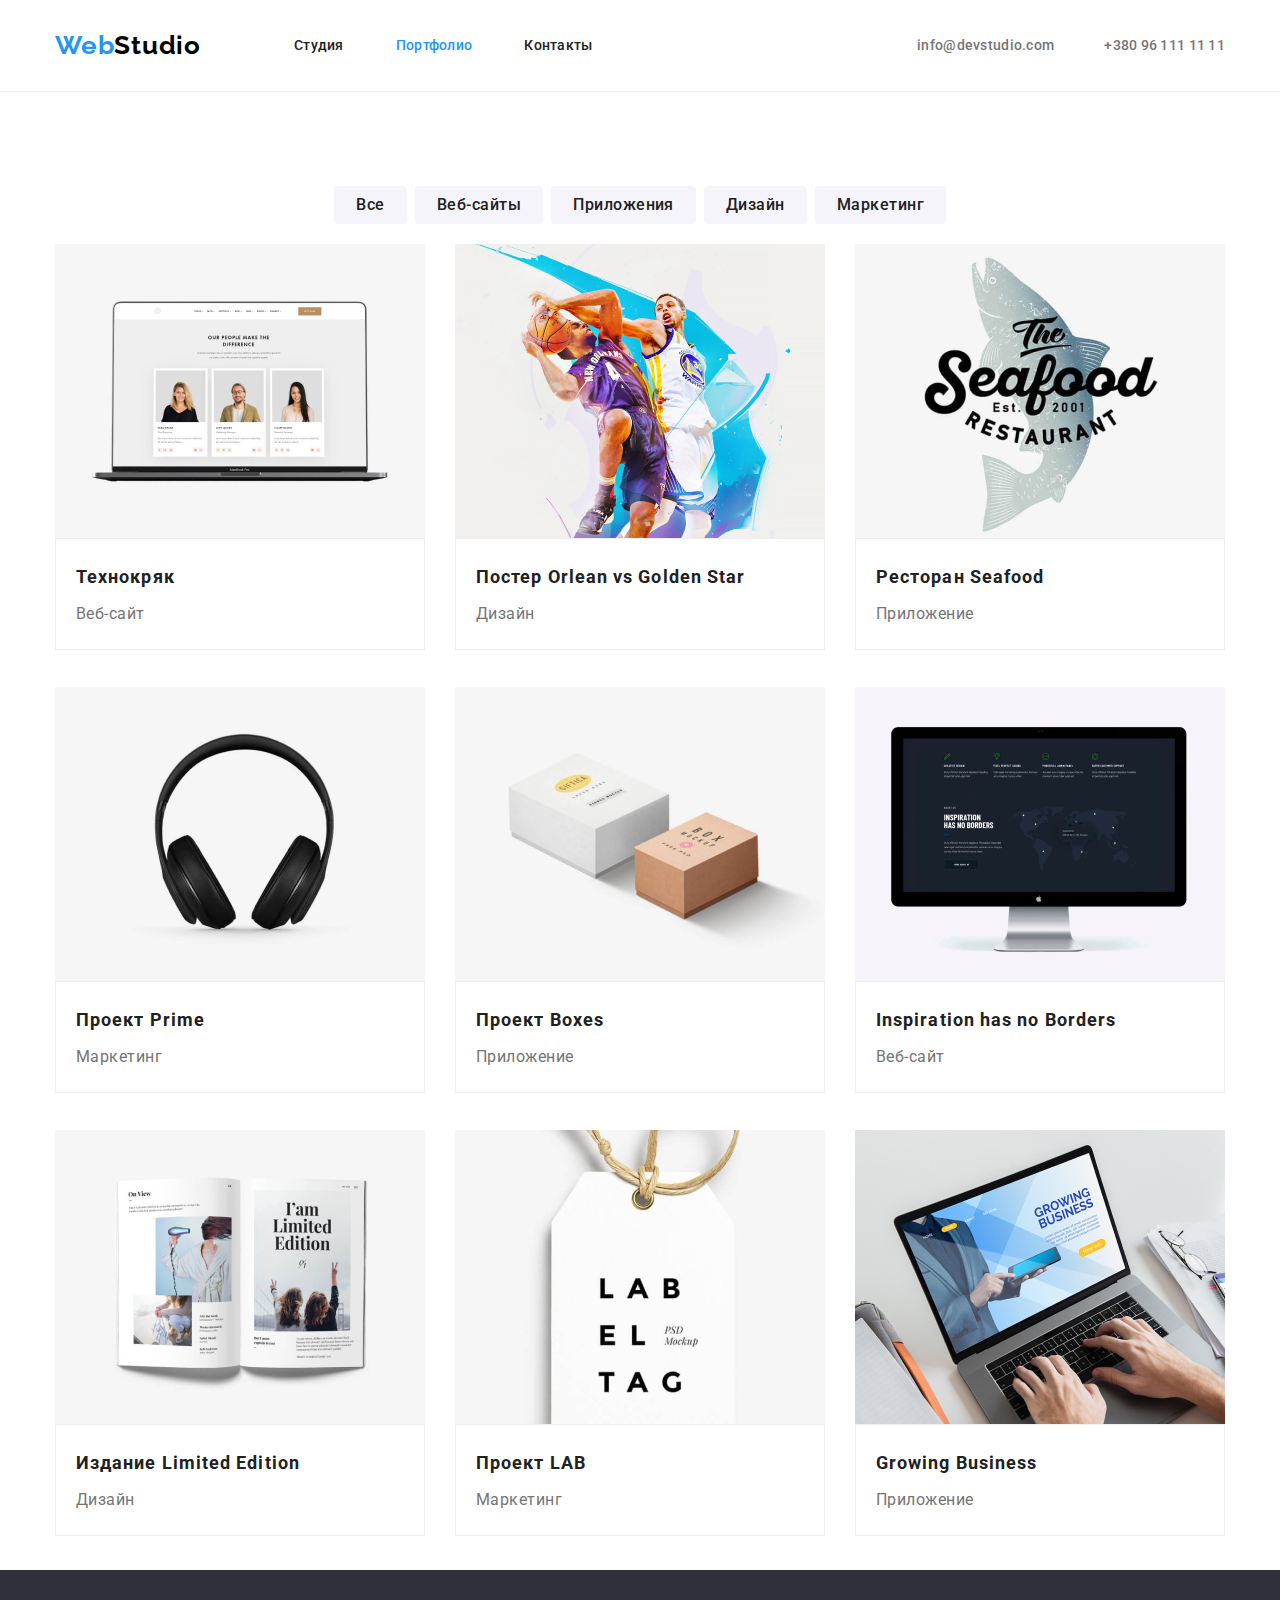
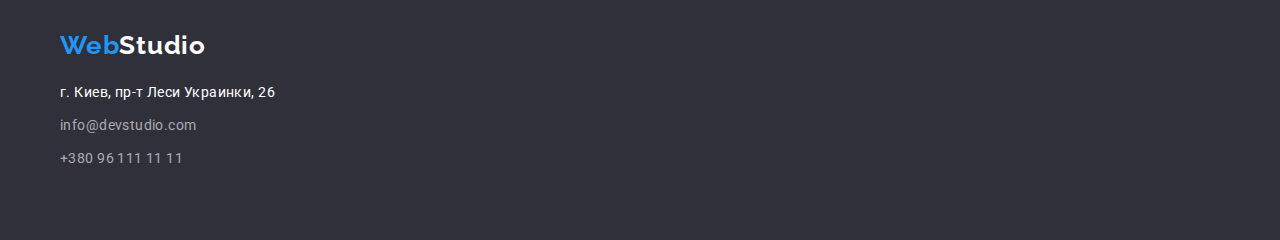
==== portfolio.html @ f533483b "final" ====
<!DOCTYPE html>
<html lang="ru">
<head>
    <meta charset="UTF-8">
    <meta http-equiv="X-UA-Compatible" content="IE=edge">
    <meta name="viewport" content="width=device-width, initial-scale=1.0">
    <title>Portfolio</title>
    <link rel="stylesheet" href="https://cdnjs.cloudflare.com/ajax/libs/modern-normalize/1.0.0/modern-normalize.min.css">
    <link
      href="https://fonts.googleapis.com/css2?family=Raleway:wght@700&family=Roboto:wght@400;500;700;900&display=swap"
      rel="stylesheet"
    />
    <link rel="stylesheet" href="./css/styles.css" />
</head>
<body>
    <header class="header">
        <!--Main menu-->
        <div class="container">
        <a class="logo" href="./index.html"> Web</class=><span class="logo2-header">Studio</span></a>
        <nav class="site-nav">
            <!-- <a class="logo" href="index.html"><span class="logoweb">Web</span><span class="logo-studio-header">Studio</span></a> -->
            <ul class="nav-list list">
              <li class="nav-list-item"><a class="nav-list-link" href="./index.html">Студия</a></li>
              <li class="nav-list-item"><a class="nav-list-link current" href="./portfolio.html">Портфолио</a></li>
              <li class="nav-list-item"><a class="nav-list-link" href="#">Контакты</a></li>
            </ul>
          </nav>
          <!--Contacts container-->
          <div class="header-address"> 
          <ul class="header-address-list list">
            <li class="header-address-list-item"><a class="header-address-link contacts-color" href="mailto:info@devstudio.com">info@devstudio.com</a></li> 
            <li class="header-address-list-item"><a class="header-address-link contacts-color" href="tel:+380961111111">+380 96 111 11 11</a></li>  
           </ul>
          </div>
          </div>
    </header>
    <main>
   <section class="portfolio-buttons"> <!--menu--> 
    <div class="container">
          <h1 hidden>Страница портфолио</h1>             
       <ul class="buttons-list list">
         <li class="portfolio-buttons-list-point"><button class="buttons-list-item btn" type="button">Все</button></li>
        <li class="portfolio-buttons-list-point"><button class="buttons-list-item btn" type="button">Веб-сайты</button></li>
        <li class="portfolio-buttons-list-point"><button class="buttons-list-item btn" type="button">Приложения</button></li>
        <li class="portfolio-buttons-list-point"><button class="buttons-list-item btn" type="button">Дизайн</button></li>
        <li class="portfolio-buttons-list-point"><button class="buttons-list-item btn" type="button">Маркетинг</button></li>
       </ul>
  <!--projects-->                    
  <h2 hidden>Проекты</h2>  
        <ul class="portfolio-list list card-set">
          <li class="portfolio-list-item"> 
            <img  src="./images/portfolio/project1.jpg" alt="технокряк" class="portfolio-img" width="370" height="294"/>
            <div class="portfolio-card-description"> 
              <h3 class="portfolio-list-type">Технокряк</h3>
            <p class="portfolio-list-desc">Веб-сайт</p>
            </div>
          </li>
          <li class="portfolio-list-item">
            <img  src="./images/portfolio/project2.jpg" alt="Постер New Orlean vs Golden Star" class="portfolio-img" width="370" height="294"/>
            <div class="portfolio-card-description"> 
            <h3 class="portfolio-list-type">Постер <span lang="en"> Orlean vs Golden Star</span></h3>
            <p class="portfolio-list-desc">Дизайн</p>
            </div>
          </li>
          <li class="portfolio-list-item">
            <img  src="./images/portfolio/project3.jpg" alt="Ресторан Seafood" class="portfolio-img" width="370" height="294"/>
            <div class="portfolio-card-description"> 
            <h3 class="portfolio-list-type">Ресторан <span lang="en">Seafood</span></h3>
            <p class="portfolio-list-desc">Приложение</p> 
            </div>
          </li>
           <li class="portfolio-list-item">
            <img  src="./images/portfolio/project4.jpg" alt="наушники" class="portfolio-img" width="370" height="294"/>
            <div class="portfolio-card-description"> 
            <h3 class="portfolio-list-type">Проект <span lang="en">Prime</span></h3>
            <p class="portfolio-list-desc">Маркетинг</p>
            </div>
          </li>
          <li class="portfolio-list-item">
            <img  src="./images/portfolio/project5.jpg" alt="две коробки" class="portfolio-img" width="370" height="294" />
            <div class="portfolio-card-description"> 
            <h3 class="portfolio-list-type">Проект <span lang="en">Boxes</span></h3>
            <p class="portfolio-list-desc">Приложение</p>
            </div>
          </li>
          <li class="portfolio-list-item">
            <img  src="./images/portfolio/project6.jpg" alt="веб-сайт на мониторе" class="portfolio-img" width="370" height="294" />
            <div class="portfolio-card-description"> 
            <h3 class="portfolio-list-type"><span lang="en">Inspiration has no Borders</span></h3>
            <p class="portfolio-list-desc">Веб-сайт</p>
            </div>
          </li>
          <li class="portfolio-list-item">
            <img  src="./images/portfolio/project7.jpg" alt="журнал" class="portfolio-img" width="370" height="294" />
            <div class="portfolio-card-description"> 
            <h3 class="portfolio-list-type">Издание <span lang="en">Limited Edition</span></h3>
            <p class="portfolio-list-desc">Дизайн</p>
            </div>
          </li>
          <li class="portfolio-list-item">
            <img  src="./images/portfolio/project8.jpg" alt="проект маркетинга" class="portfolio-img" width="370" height="294" />
            <div class="portfolio-card-description"> 
            <h3 class="portfolio-list-type">Проект <span lang="en">LAB</span></h3>
            <p class="portfolio-list-desc">Маркетинг</p>
            </div>
          </li>
          <li class="portfolio-list-item">
            <img  src="./images/portfolio/project9.jpg" alt="ноутбук для бизнеса" class="portfolio-img" width="370" height="294" />
            <div class="portfolio-card-description"> 
            <h3 class="portfolio-list-type"><span lang="en"></span>Growing Business</h3>
            <p class="portfolio-list-desc">Приложение</p>
            </div>
          </li>
        </ul>
      </div>
       </section>                 
           </main> 
           <footer class="footer">
            <div class="container">
            <a class="logo" href="./index.html">
                <span class="logo1-footer">Web</span><span class="logo2-footer">Studio</span>
            </a> 
           <address class="address">
              <p class="footer-address-street">г. Киев, пр-т Леси Украинки, 26</p> 
                <ul class="footer-address-list list">
                    <li class="footer-address-list-item"><a class="footer-address-link" href="mailto:info@devstudio.com">info@devstudio.com</a></li>
                    <li class="footer-address-list-item"><a class="footer-address-link" href="tel:+380961111111">+380 96 111 11 11</a></li>
                </ul>
            </address>
          </div>
        </footer>

</body>
</html>
---- css/styles.css ----
:root {
  --main-font: "Roboto", sans-serif;
  --secondary-font: "Raleway", sans-serif;
  --primary-text-color: #757575;
  --accent-color: #2196f3;
  --title-primary-color: #212121;
  --title-secondary-color: #fff;
  
  --a:-webkit-any-link {
    text-decoration: none;
  }

    padding: 0;
    margin: 0;
}
.list {
  list-style: none;
  padding: 0;
  margin: 0;
}

h1,
h2,
h3,
h4,
h5,
h6 {
  margin: 0px;
}

ul,
button {
  margin: 0;
  padding: 0;
}

p {
  margin: 0;
}

img {
  display: block;
  max-width: 100%;
  height: auto;
}

.container {
  width: 1200px;
  padding: 0 15px;
  margin: 0 auto;
}

body {
  /* background-color: #e5e5e5; */
  font-family: var(--main-font);
  font-style: normal;
  letter-spacing: 0.03em;
}

/*===========HEADER=========*/

.address {
  font-style: normal;
}

.nav-list-link,
.header-address-link {
  font-weight: 500;
  font-size: 14px;
  line-height: 1.14;
  letter-spacing: 0.02em;
  text-decoration: none;
}

.nav-list-link:hover,
.nav-list-link:focus,
.header-address-link:hover,
.header-address-link:focus {
   color: var(--accent-color);
}

.nav-list-link {
  color: var(--title-primary-color);

}

.contacts-color {
  color: var(--primary-text-color);
}

.current {
  color: var(--accent-color);
}

.header {
  padding-top: 30px;
  padding-bottom: 30px;
}
.header .container {
  display: flex;
  align-items: center;
}

.header .logo {
  margin-right: 93px;
}
.site-nav {
  display: flex;
  align-items: center;
}
.nav-list {
  display: flex;
}

.header-address-list {
  display: flex;
  margin-right: 0px;
}

.header-address-list-item:not(:last-child) {
  margin-right: 50px;
}
.header-address {
  margin-left: auto;
}

.nav-list-item:not(:last-child) {
  margin-right: 52px;
}
/*===========END HEADER=========*/

/*===========HERO=========*/
.hero {
  background: #2f303a;
}

.hero-container {
  padding-top: 200px;
  padding-bottom: 200px;
  text-align: center;
}

.hero-title {
  font-weight: 900;
  font-size: 44px;
  line-height: 1.36;
  text-align: center;
  letter-spacing: 0.06em;
  color: var(--title-secondary-color);
  text-transform: uppercase;
  /* margin-bottom: 30px; */
}

.hero-button {
  margin-top: 30px;
  margin-right: auto;
  margin-left: auto;
  padding: 10px 32px;
  min-width: 200px;
  height: 50px;

  font-family: var(--main-font);
  font-weight: 700;
  font-size: 16px;
  line-height: 1.19;
  display: inline-block;
  align-items: center;
  letter-spacing: 0.06em;
  color: var(--title-secondary-color);
  background: var(--accent-color);

  box-shadow: 0px 4px 4px rgba(0, 0, 0, 0.15);
}
/*===========END HERO=========*/

/*===========SECTION FEATURES=========*/
.features{
  padding-top: 94px;
  padding-bottom: 94px;
  
}

.features-list,
.our-work-list,
.our-team-list {
  display: flex;
}

.features-list-item:not(:last-child),
.our-work-list-item:not(:last-child),
.our-team-list-item:not(:last-child) {
  margin-right: 30px;
}

.features-list-item-title {
  font-weight: 700;
  font-size: 14px;
  line-height: 1.14;
  letter-spacing: 0.03em;
  text-transform: uppercase;
  color: var(--title-primary-color);

}

.features-list .features-list-item-title {
  margin-bottom: 10px;
  margin-top: 0px;
  max-width: 270px;
}

.features-description {
  /* font-weight: 400; */
  font-size: 14px;
  line-height: 1.71;
  letter-spacing: 0.03em;
  color: var(--primary-text-color);
}

/*===========END SECTION FEATURES=========*/

/*===========components=========*/
.title {
  font-weight: 700;
  font-size: 36px;
  line-height: 1.17;
  text-align: center;
  letter-spacing: 0.03em;
  color: var(--title-primary-color);
  margin-bottom: 50px;
  margin-top: 0px;
}
.logo2-header {
  color: #000000;
}
.logo2-footer {
  color: var(--title-secondary-color);
}

.logo {
  font-family: var(--secondary-font);
  font-weight: 700;
  font-size: 26px;
  line-height: 1.19;
  letter-spacing: 0.03em;
  color: var(--accent-color);
  text-decoration: none;
}

.btn {
  border: none;
  border-radius: 4px;
  cursor: pointer;
}

/*=========== end components=========*/

/*===========SECTION OUR TEAM=========*/
.our-team {
  background-color: #F5F4FA;
  padding-top: 94px;
}

.our-team,
.our-work {
  text-align: center;
  padding-bottom: 94px;
}

.our-team-list-item {
  width: 270px;
  height: 368px;
  margin-bottom: 10px;
  background-color: var(--title-secondary-color);
  box-shadow: 0px 1px 3px rgba(0, 0, 0, 0.12), 0px 1px 1px rgba(0, 0, 0, 0.14),
    0px 2px 1px rgba(0, 0, 0, 0.2);
  border-radius: 0px 0px 4px 4px;
}
.our-team-name {
  font-weight: 500;
  font-size: 16px;
  line-height: 1.19;
  letter-spacing: 0.03em;
  color: var(--title-primary-color);
  margin-bottom: 10px;
}

.our-team-position {
  font-weight: 400;
  font-size: 16px;
  line-height: 1.19;
  letter-spacing: 0.03em;
  color: var(--primary-text-color);
  margin-bottom: 10px;
}

.card-description {
  padding: 30px 30px;
}
/*===========END SECTION OUR TEAM=========*/

/*===========FOOTER=========*/
.footer {
  background: #2f303a;
  padding-bottom: 60px;
  padding-top: 60px;
  padding-left: 10px;
}

.footer .address {
  margin-top: 20px;
  width: 231px;
}

.footer-address-street {
  font-size: 14px;
  line-height: 1.71;
  letter-spacing: 0.03em;
  color: var(--title-secondary-color);
  margin-bottom: 9px;
}
.footer-address-link {
  font-size: 14px;
  line-height: 1.71;
  letter-spacing: 0.03em;
  color: rgba(255, 255, 255, 0.6);
  text-decoration: none;
  
}

.footer-address-list-item {
  padding-bottom: 9px;
}

.footer-address-link:hover, 
.footer-address-link:focus {
  color: var(--accent-color);
}

/*===========END FOOTER=========*/

/*================== PORTFOLIO==========*/
.header {
  border-bottom: 1px solid #ECECEC;
 } 

 .buttons-list {
  display: flex;
   justify-content: center;
   padding-bottom: 20px;
   
} 

.portfolio-buttons-list-point:not(:last-child) {
  margin-right: 8px;  
  }

.buttons-list-item,
.btn-current {
  font-family: "Roboto", sans-serif;
  font-weight: 500;
  font-size: 16px;
  line-height: 1.63;
  text-align: center;
  letter-spacing: 0.03em;
  color: var(--title-primary-color);
  text-decoration: none;
  background-color: #f5f4fa;
  border-radius: 4px;
  border: 0px;
  min-width: 73px;
  padding: 6px 22px;
}

.buttons-list-item:hover,
.buttons-list-item:focus,
.btn-current {
 background: var(--accent-color);
 color: var(--title-secondary-color);
 filter: drop-shadow(0px 4px 4px rgba(0, 0, 0, 0.25));
}

.portfolio-list-type {
  font-weight: 700;
  font-size: 18px;
  line-height: 2;
  letter-spacing: 0.06em;
  color: var(--title-primary-color);
  padding-bottom: 4px;
}
.portfolio-list-desc {
  font-weight: 400;
  font-size: 16px;
  line-height: 1.88;
  letter-spacing: 0.03em;
  color: var(--primary-text-color);
}

.portfolio-buttons {
  margin-top: 94px;
  margin-bottom: 34px;
}

.card-set {
  display: flex;
  flex-wrap: wrap;
  padding: 0;
  list-style: none;
  align-content: center;
  min-width: 370px;
}
.card-set li:nth-child(3n) {
  margin-right: 0;
}
.card-set li:nth-last-child(-n + 3) {
  margin-bottom: 0;
}

.portfolio-list-item {
  align-items: center;
  margin-right: 30px;
  margin-bottom: 37px;
  }
  .portfolio-card-description {
    padding: 20px 20px;
    min-width: 322px;
    border: 1px solid #eeeeee;
  }
/*================== END PORTFOLIO==========*/
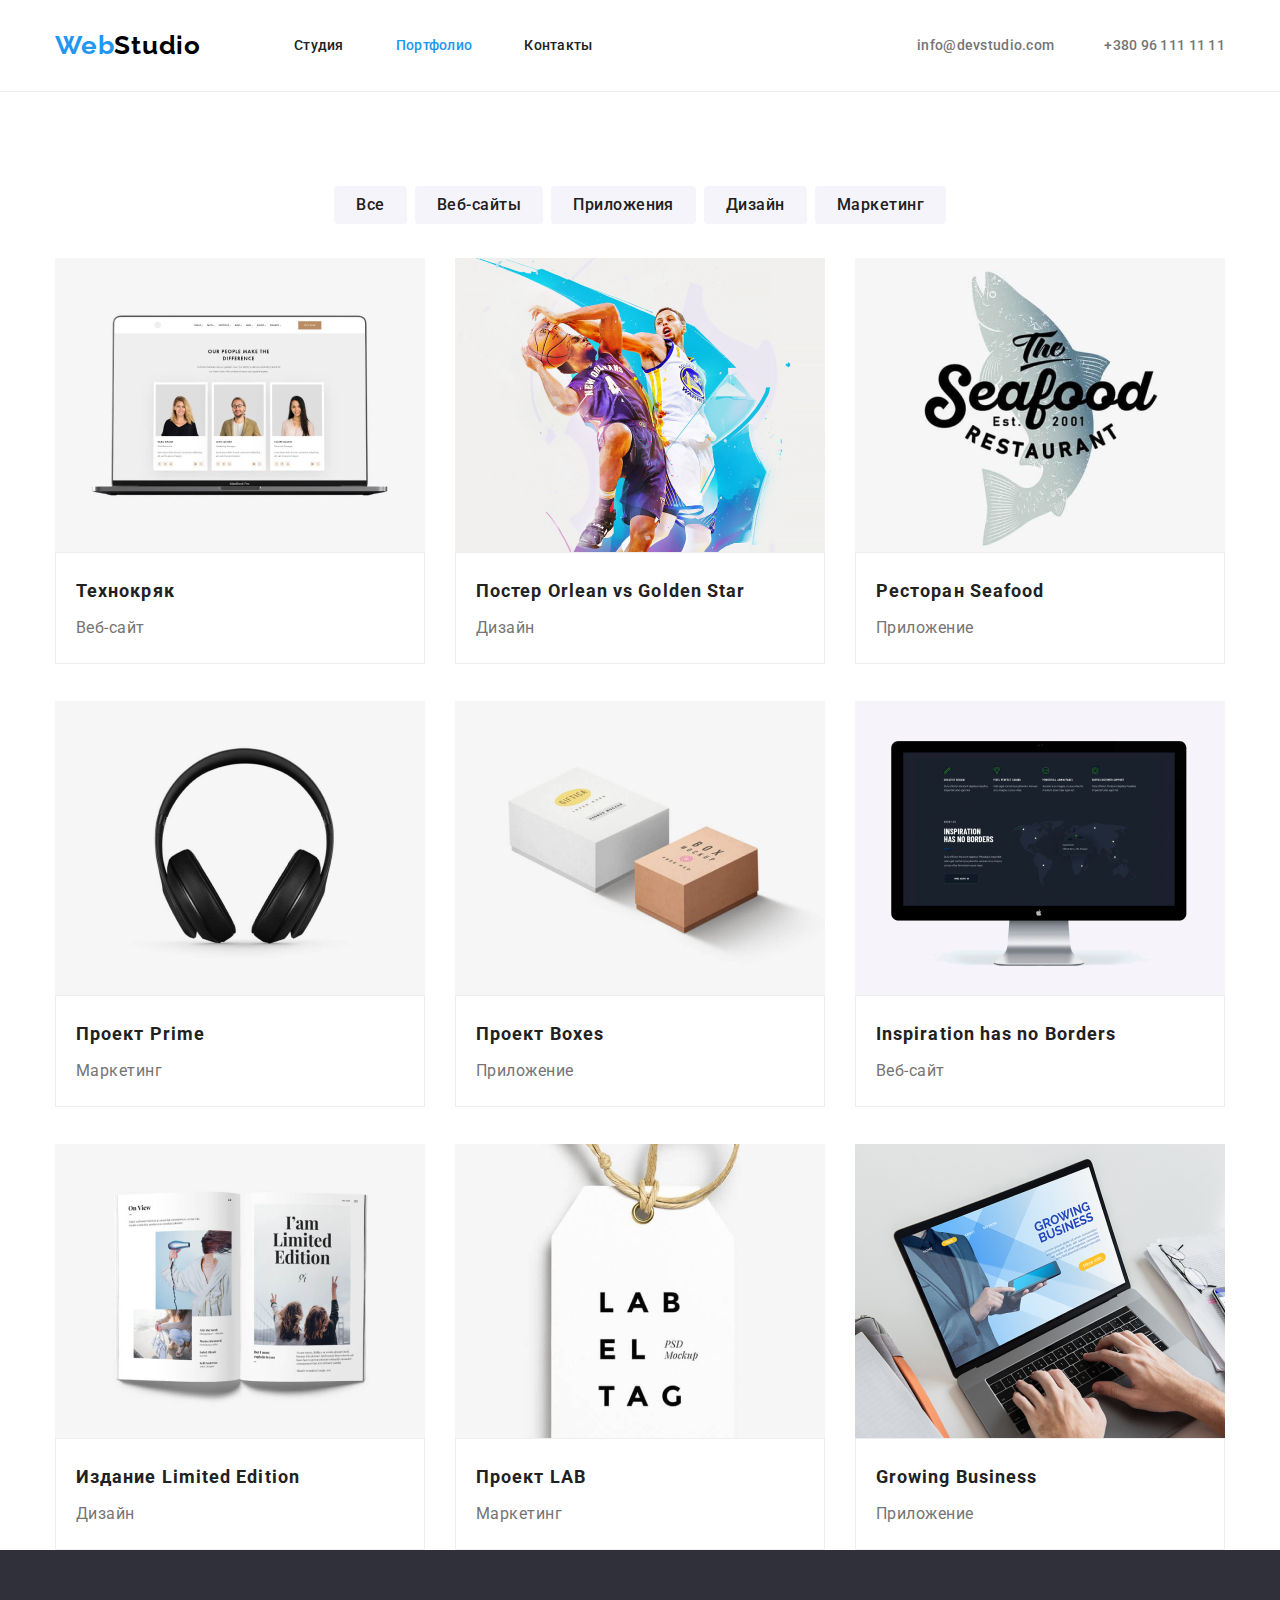
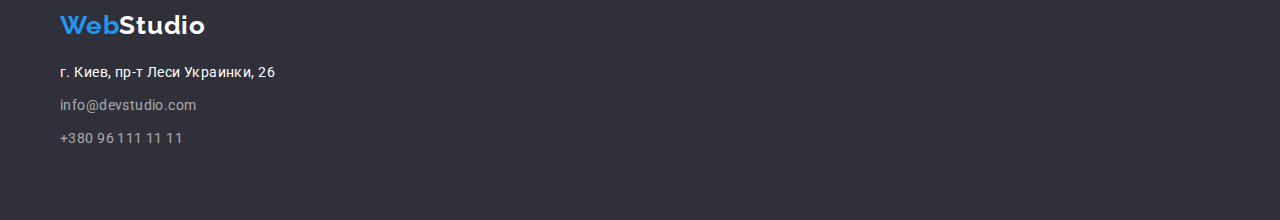
==== commit 05f66ad3: "правки" ====
--- a/portfolio.html
+++ b/portfolio.html
@@ -46,68 +46,68 @@
         <li class="portfolio-buttons-list-point"><button class="buttons-list-item btn" type="button">Маркетинг</button></li>
        </ul>
   <!--projects-->                    
-  <h2 hidden>Проекты</h2>  
+  <!-- <h2 hidden>Проекты</h2>   -->
         <ul class="portfolio-list list card-set">
           <li class="portfolio-list-item"> 
             <img  src="./images/portfolio/project1.jpg" alt="технокряк" class="portfolio-img" width="370" height="294"/>
             <div class="portfolio-card-description"> 
-              <h3 class="portfolio-list-type">Технокряк</h3>
+              <h2 class="portfolio-list-type">Технокряк</h2>
             <p class="portfolio-list-desc">Веб-сайт</p>
             </div>
           </li>
           <li class="portfolio-list-item">
             <img  src="./images/portfolio/project2.jpg" alt="Постер New Orlean vs Golden Star" class="portfolio-img" width="370" height="294"/>
             <div class="portfolio-card-description"> 
-            <h3 class="portfolio-list-type">Постер <span lang="en"> Orlean vs Golden Star</span></h3>
+            <h2 class="portfolio-list-type">Постер <span lang="en"> Orlean vs Golden Star</span></h2>
             <p class="portfolio-list-desc">Дизайн</p>
             </div>
           </li>
           <li class="portfolio-list-item">
             <img  src="./images/portfolio/project3.jpg" alt="Ресторан Seafood" class="portfolio-img" width="370" height="294"/>
             <div class="portfolio-card-description"> 
-            <h3 class="portfolio-list-type">Ресторан <span lang="en">Seafood</span></h3>
+            <h2 class="portfolio-list-type">Ресторан <span lang="en">Seafood</span></h2>
             <p class="portfolio-list-desc">Приложение</p> 
             </div>
           </li>
            <li class="portfolio-list-item">
             <img  src="./images/portfolio/project4.jpg" alt="наушники" class="portfolio-img" width="370" height="294"/>
             <div class="portfolio-card-description"> 
-            <h3 class="portfolio-list-type">Проект <span lang="en">Prime</span></h3>
+            <h2 class="portfolio-list-type">Проект <span lang="en">Prime</span></h2>
             <p class="portfolio-list-desc">Маркетинг</p>
             </div>
           </li>
           <li class="portfolio-list-item">
             <img  src="./images/portfolio/project5.jpg" alt="две коробки" class="portfolio-img" width="370" height="294" />
             <div class="portfolio-card-description"> 
-            <h3 class="portfolio-list-type">Проект <span lang="en">Boxes</span></h3>
+            <h2 class="portfolio-list-type">Проект <span lang="en">Boxes</span></h2>
             <p class="portfolio-list-desc">Приложение</p>
             </div>
           </li>
           <li class="portfolio-list-item">
             <img  src="./images/portfolio/project6.jpg" alt="веб-сайт на мониторе" class="portfolio-img" width="370" height="294" />
             <div class="portfolio-card-description"> 
-            <h3 class="portfolio-list-type"><span lang="en">Inspiration has no Borders</span></h3>
+            <h2 class="portfolio-list-type"><span lang="en">Inspiration has no Borders</span></h2>
             <p class="portfolio-list-desc">Веб-сайт</p>
             </div>
           </li>
           <li class="portfolio-list-item">
             <img  src="./images/portfolio/project7.jpg" alt="журнал" class="portfolio-img" width="370" height="294" />
             <div class="portfolio-card-description"> 
-            <h3 class="portfolio-list-type">Издание <span lang="en">Limited Edition</span></h3>
+            <h2 class="portfolio-list-type">Издание <span lang="en">Limited Edition</span></h2>
             <p class="portfolio-list-desc">Дизайн</p>
             </div>
           </li>
           <li class="portfolio-list-item">
             <img  src="./images/portfolio/project8.jpg" alt="проект маркетинга" class="portfolio-img" width="370" height="294" />
             <div class="portfolio-card-description"> 
-            <h3 class="portfolio-list-type">Проект <span lang="en">LAB</span></h3>
+            <h2 class="portfolio-list-type">Проект <span lang="en">LAB</span></h2>
             <p class="portfolio-list-desc">Маркетинг</p>
             </div>
           </li>
           <li class="portfolio-list-item">
             <img  src="./images/portfolio/project9.jpg" alt="ноутбук для бизнеса" class="portfolio-img" width="370" height="294" />
             <div class="portfolio-card-description"> 
-            <h3 class="portfolio-list-type"><span lang="en"></span>Growing Business</h3>
+            <h2 class="portfolio-list-type"><span lang="en"></span>Growing Business</h2>
             <p class="portfolio-list-desc">Приложение</p>
             </div>
           </li>
--- a/css/styles.css
+++ b/css/styles.css
@@ -51,7 +51,7 @@
 }
 
 body {
-  /* background-color: #e5e5e5; */
+
   font-family: var(--main-font);
   font-style: normal;
   letter-spacing: 0.03em;
@@ -346,7 +346,7 @@
  .buttons-list {
   display: flex;
    justify-content: center;
-   padding-bottom: 20px;
+   padding-bottom: 34px;
    
 } 
 
@@ -397,7 +397,7 @@
 
 .portfolio-buttons {
   margin-top: 94px;
-  margin-bottom: 34px;
+  /* margin-bottom: 34px; */
 }
 
 .card-set {
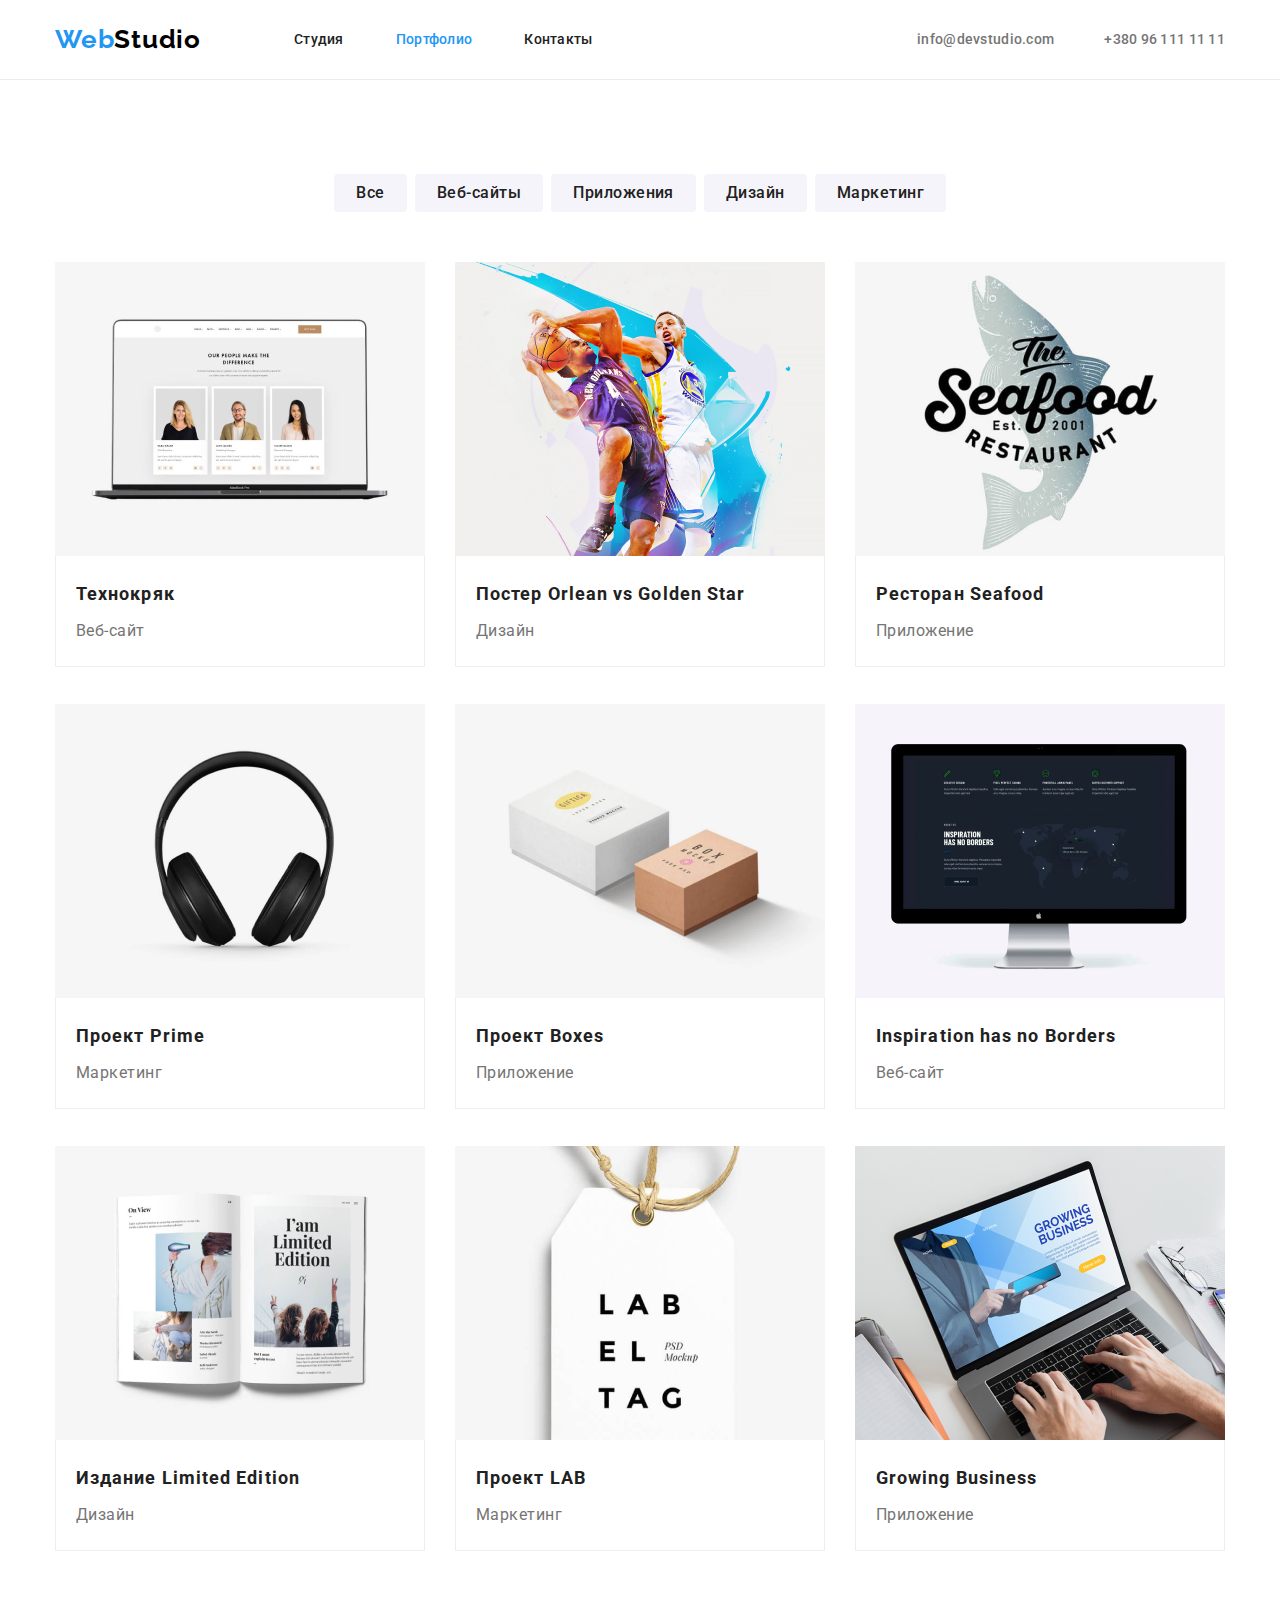
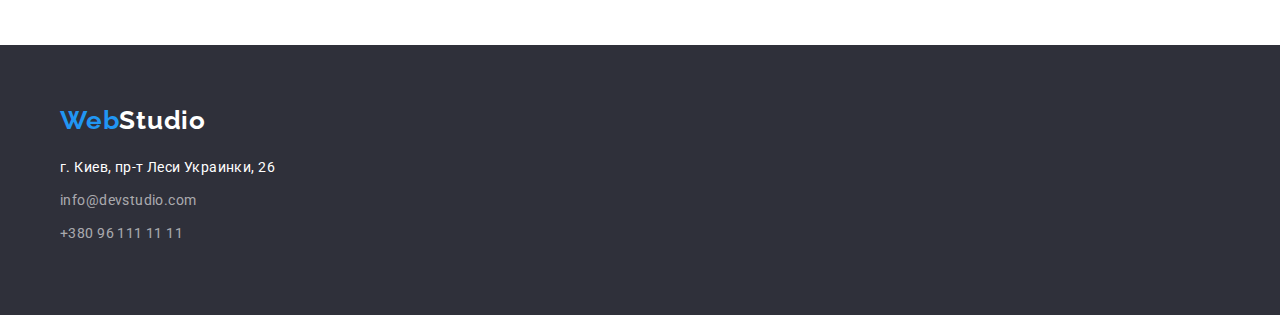
==== commit fd3e3091: "правки дз" ====
--- a/portfolio.html
+++ b/portfolio.html
@@ -16,7 +16,7 @@
     <header class="header">
         <!--Main menu-->
         <div class="container">
-        <a class="logo" href="./index.html"> Web</class=><span class="logo2-header">Studio</span></a>
+        <a class="logo" href="./index.html">Web<span class="logo2-header">Studio</span></a>
         <nav class="site-nav">
             <!-- <a class="logo" href="index.html"><span class="logoweb">Web</span><span class="logo-studio-header">Studio</span></a> -->
             <ul class="nav-list list">
--- a/css/styles.css
+++ b/css/styles.css
@@ -28,8 +28,7 @@
   margin: 0px;
 }
 
-ul,
-button {
+ul {
   margin: 0;
   padding: 0;
 }
@@ -70,6 +69,7 @@
   line-height: 1.14;
   letter-spacing: 0.02em;
   text-decoration: none;
+  padding: 32px 0px;
 }
 
 .nav-list-link:hover,
@@ -92,10 +92,11 @@
   color: var(--accent-color);
 }
 
-.header {
+/* .header {
   padding-top: 30px;
   padding-bottom: 30px;
-}
+} */
+
 .header .container {
   display: flex;
   align-items: center;
@@ -103,6 +104,7 @@
 
 .header .logo {
   margin-right: 93px;
+  padding: 24px 0px;
 }
 .site-nav {
   display: flex;
@@ -132,12 +134,19 @@
 /*===========HERO=========*/
 .hero {
   background: #2f303a;
-}
-
-.hero-container {
   padding-top: 200px;
   padding-bottom: 200px;
+
+}
+
+/* .hero .hero-container {
+  max-width: 696px;
+/* text-align: center;} */
+
+.hero .hero-container { 
   text-align: center;
+  align-items: center;
+
 }
 
 .hero-title {
@@ -148,22 +157,24 @@
   letter-spacing: 0.06em;
   color: var(--title-secondary-color);
   text-transform: uppercase;
-  /* margin-bottom: 30px; */
+  max-width: 696px;
+  margin-right: auto;
+  margin-left: auto;
 }
 
 .hero-button {
   margin-top: 30px;
-  margin-right: auto;
-  margin-left: auto;
+  
   padding: 10px 32px;
   min-width: 200px;
   height: 50px;
+  justify-content: center;
 
   font-family: var(--main-font);
   font-weight: 700;
   font-size: 16px;
   line-height: 1.19;
-  display: inline-block;
+  /* display: inline-block; */
   align-items: center;
   letter-spacing: 0.06em;
   color: var(--title-secondary-color);
@@ -177,8 +188,12 @@
 .features{
   padding-top: 94px;
   padding-bottom: 94px;
-  
-}
+}
+
+.features-set li:nth-last-child(-n + 4) {
+  margin-right: 30px;
+  flex-basis: 270px;
+} 
 
 .features-list,
 .our-work-list,
@@ -186,7 +201,7 @@
   display: flex;
 }
 
-.features-list-item:not(:last-child),
+
 .our-work-list-item:not(:last-child),
 .our-team-list-item:not(:last-child) {
   margin-right: 30px;
@@ -205,11 +220,9 @@
 .features-list .features-list-item-title {
   margin-bottom: 10px;
   margin-top: 0px;
-  max-width: 270px;
 }
 
 .features-description {
-  /* font-weight: 400; */
   font-size: 14px;
   line-height: 1.71;
   letter-spacing: 0.03em;
@@ -250,6 +263,7 @@
   border: none;
   border-radius: 4px;
   cursor: pointer;
+
 }
 
 /*=========== end components=========*/
@@ -268,7 +282,6 @@
 
 .our-team-list-item {
   width: 270px;
-  height: 368px;
   margin-bottom: 10px;
   background-color: var(--title-secondary-color);
   box-shadow: 0px 1px 3px rgba(0, 0, 0, 0.12), 0px 1px 1px rgba(0, 0, 0, 0.14),
@@ -308,7 +321,7 @@
 
 .footer .address {
   margin-top: 20px;
-  width: 231px;
+  /* width: 231px; */
 }
 
 .footer-address-street {
@@ -328,7 +341,7 @@
 }
 
 .footer-address-list-item {
-  padding-bottom: 9px;
+  margin-bottom: 9px;
 }
 
 .footer-address-link:hover, 
@@ -346,7 +359,7 @@
  .buttons-list {
   display: flex;
    justify-content: center;
-   padding-bottom: 34px;
+   margin-bottom: 50px;
    
 } 
 
@@ -385,8 +398,9 @@
   line-height: 2;
   letter-spacing: 0.06em;
   color: var(--title-primary-color);
-  padding-bottom: 4px;
-}
+  margin-bottom: 4px;
+}
+
 .portfolio-list-desc {
   font-weight: 400;
   font-size: 16px;
@@ -396,8 +410,8 @@
 }
 
 .portfolio-buttons {
-  margin-top: 94px;
-  /* margin-bottom: 34px; */
+  padding-top: 94px;
+ padding-bottom: 94px;
 }
 
 .card-set {
@@ -406,11 +420,12 @@
   padding: 0;
   list-style: none;
   align-content: center;
-  min-width: 370px;
-}
+}
+
 .card-set li:nth-child(3n) {
   margin-right: 0;
 }
+
 .card-set li:nth-last-child(-n + 3) {
   margin-bottom: 0;
 }
@@ -422,7 +437,7 @@
   }
   .portfolio-card-description {
     padding: 20px 20px;
-    min-width: 322px;
     border: 1px solid #eeeeee;
+    border-top: 0;
   }
 /*================== END PORTFOLIO==========*/
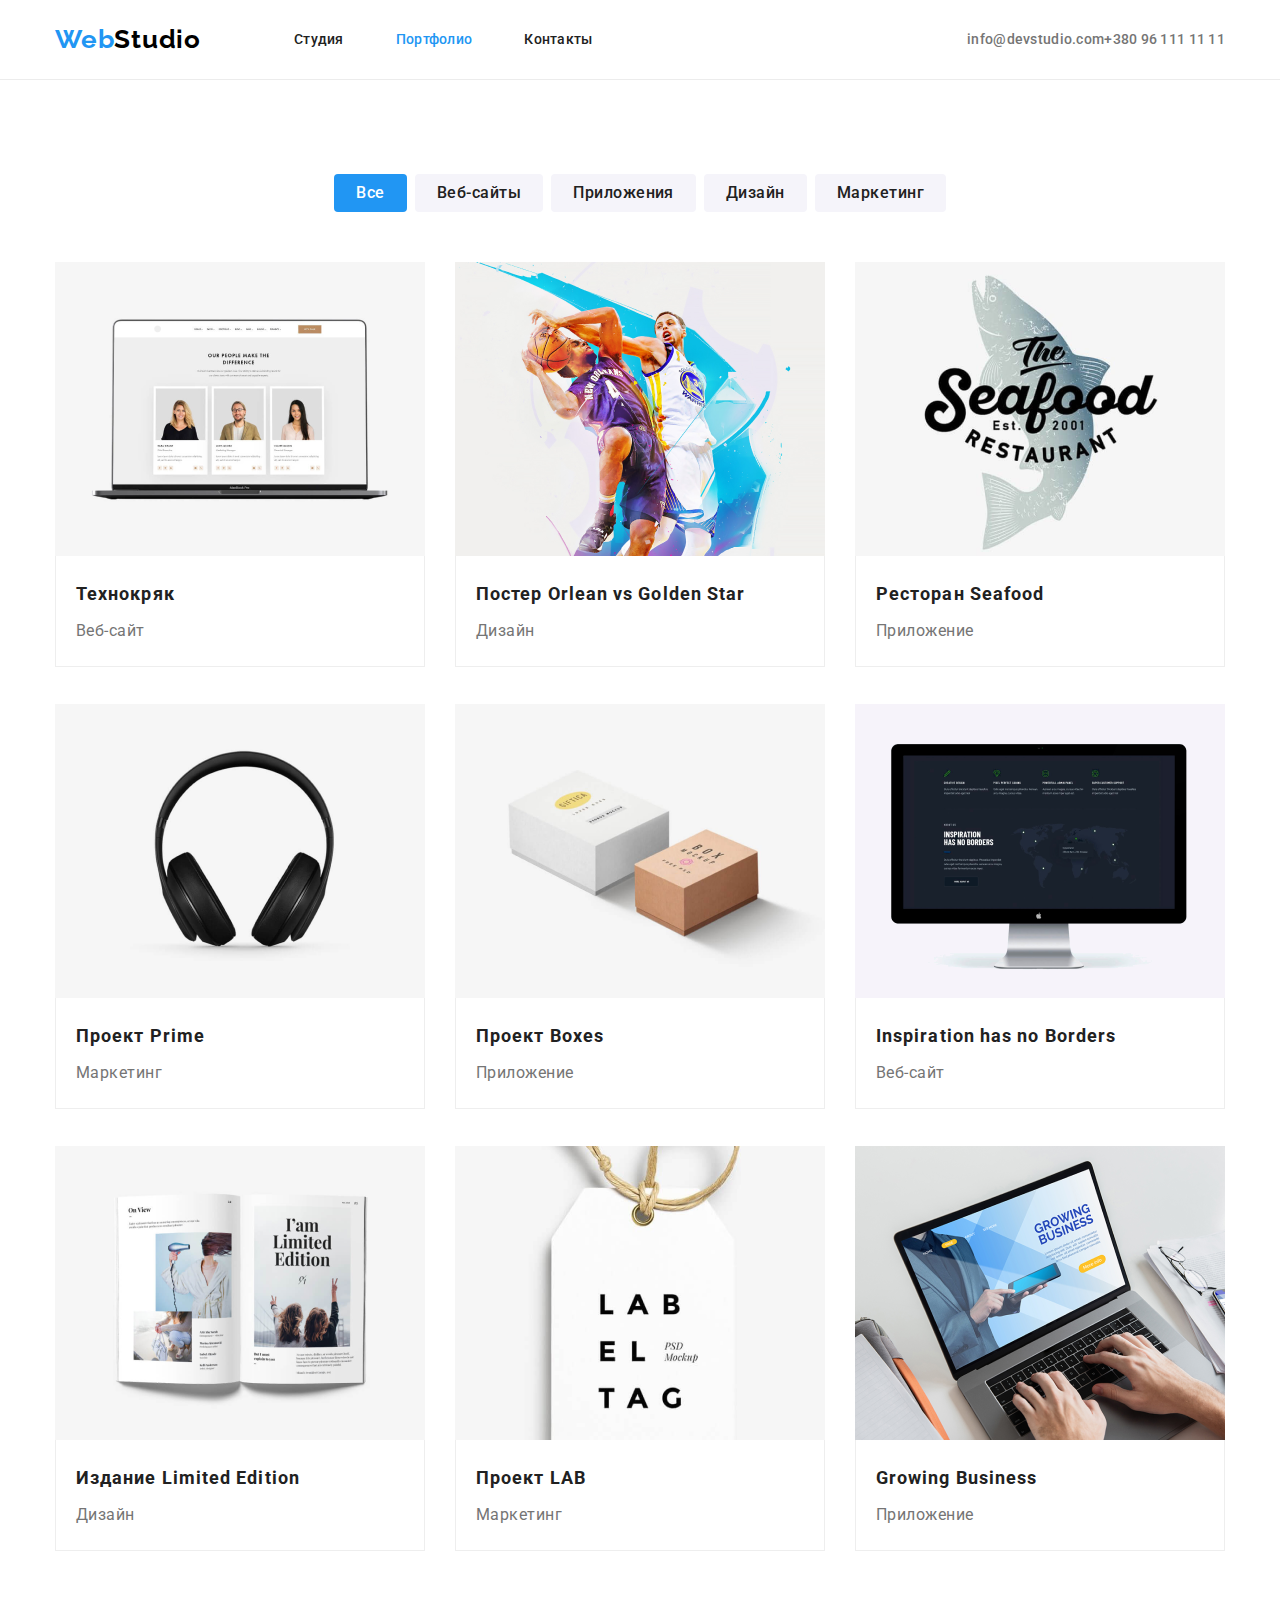
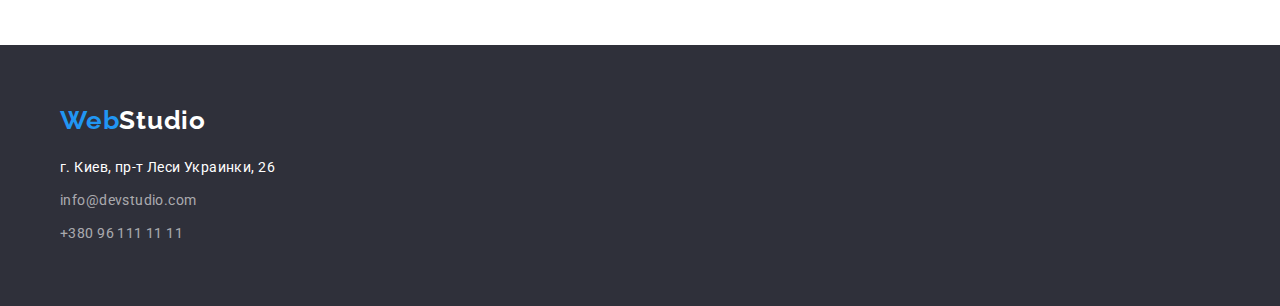
==== commit 6fba066c: "правки" ====
--- a/portfolio.html
+++ b/portfolio.html
@@ -39,7 +39,7 @@
     <div class="container">
           <h1 hidden>Страница портфолио</h1>             
        <ul class="buttons-list list">
-         <li class="portfolio-buttons-list-point"><button class="buttons-list-item btn" type="button">Все</button></li>
+         <li class="portfolio-buttons-list-point"><button class="buttons-list-item btn current-filter" type="button">Все</button></li>
         <li class="portfolio-buttons-list-point"><button class="buttons-list-item btn" type="button">Веб-сайты</button></li>
         <li class="portfolio-buttons-list-point"><button class="buttons-list-item btn" type="button">Приложения</button></li>
         <li class="portfolio-buttons-list-point"><button class="buttons-list-item btn" type="button">Дизайн</button></li>
--- a/css/styles.css
+++ b/css/styles.css
@@ -119,9 +119,10 @@
   margin-right: 0px;
 }
 
-.header-address-list-item:not(:last-child) {
+.header-address-link:not(:last-child) {
   margin-right: 50px;
 }
+
 .header-address {
   margin-left: auto;
 }
@@ -143,7 +144,7 @@
   max-width: 696px;
 /* text-align: center;} */
 
-.hero .hero-container { 
+.hero .container { 
   text-align: center;
   align-items: center;
 
@@ -191,7 +192,7 @@
 }
 
 .features-set li:nth-last-child(-n + 4) {
-  margin-right: 30px;
+ 
   flex-basis: 270px;
 } 
 
@@ -201,9 +202,13 @@
   display: flex;
 }
 
+/* .features-list-item:not(:last-child) {
+  margin-right: 30px;
+} */
 
 .our-work-list-item:not(:last-child),
-.our-team-list-item:not(:last-child) {
+.our-team-list-item:not(:last-child),
+.features-list-item:not(:last-child) {
   margin-right: 30px;
 }
 
@@ -340,7 +345,7 @@
   
 }
 
-.footer-address-list-item {
+.footer-address-list-item:not(:last-child) {
   margin-bottom: 9px;
 }
 
@@ -412,6 +417,11 @@
 .portfolio-buttons {
   padding-top: 94px;
  padding-bottom: 94px;
+}
+
+.current-filter {
+  background: var(--accent-color);
+ color: var(--title-secondary-color);
 }
 
 .card-set {
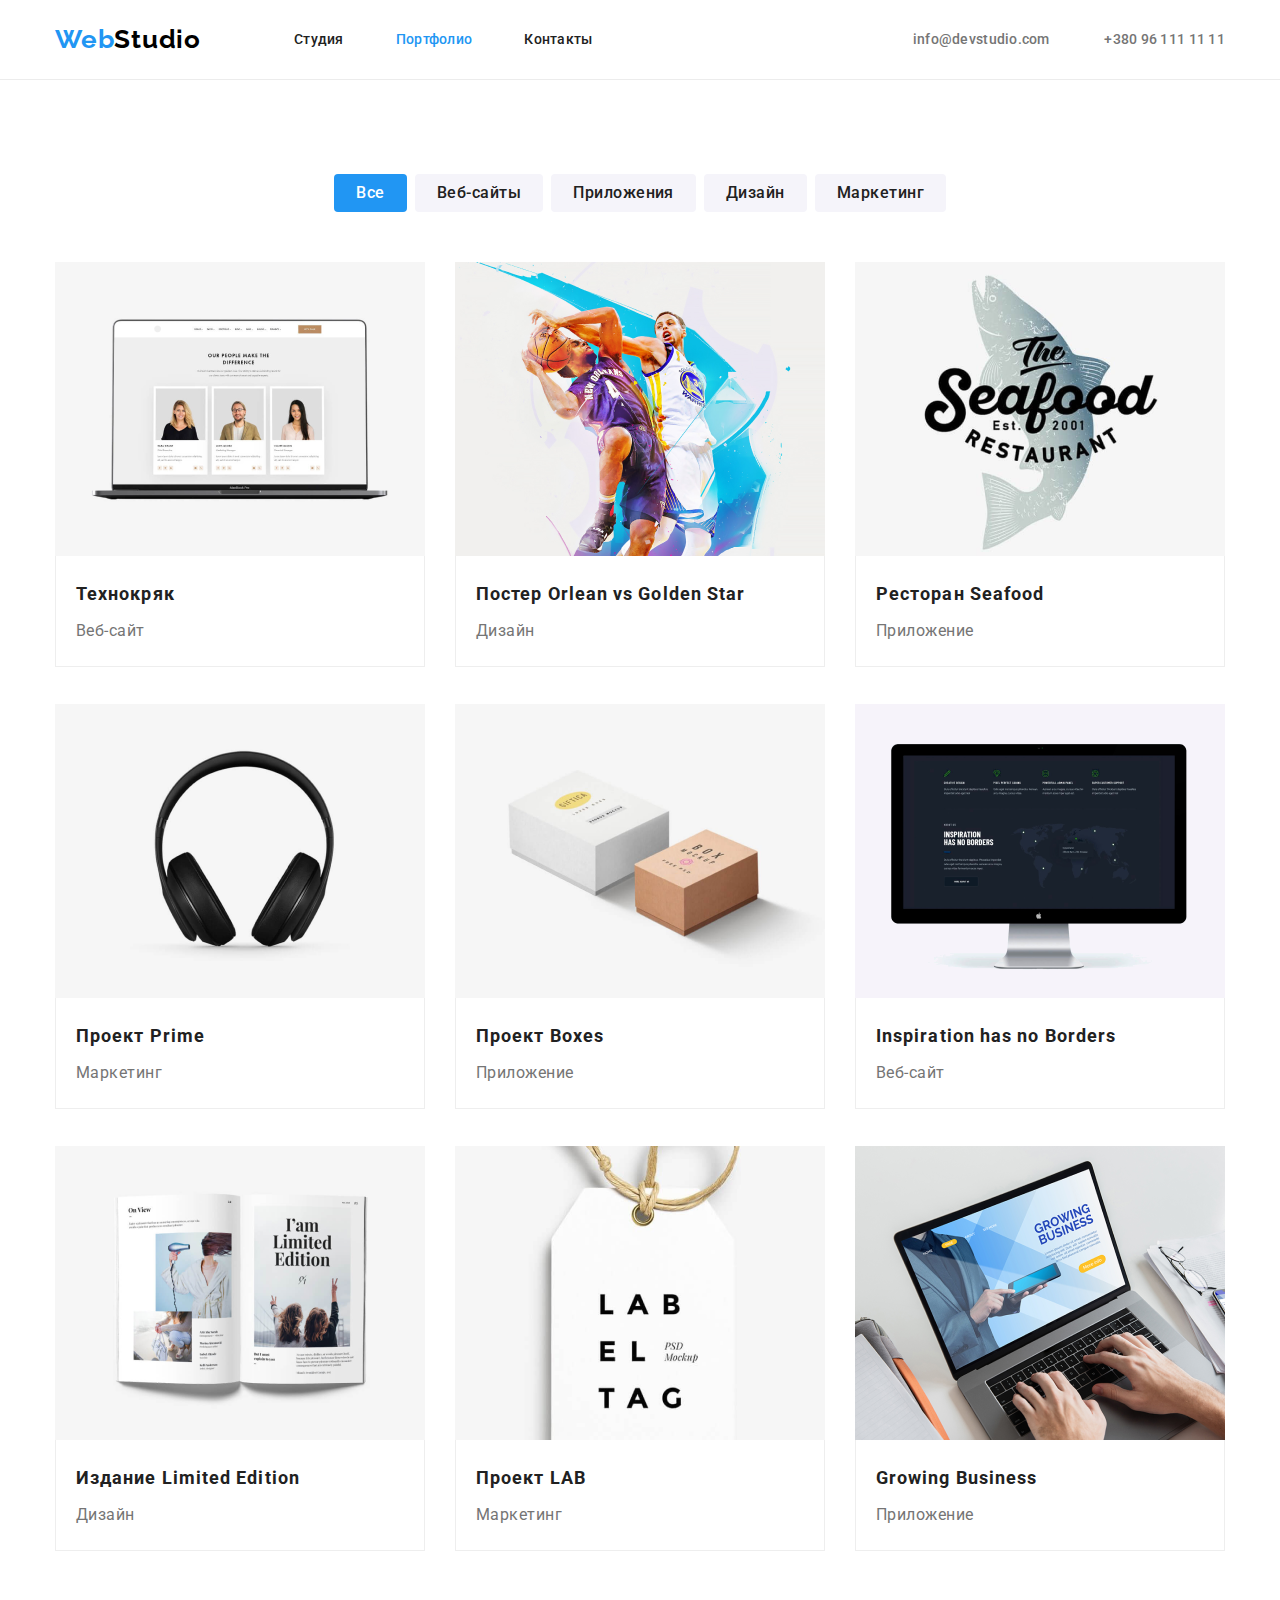
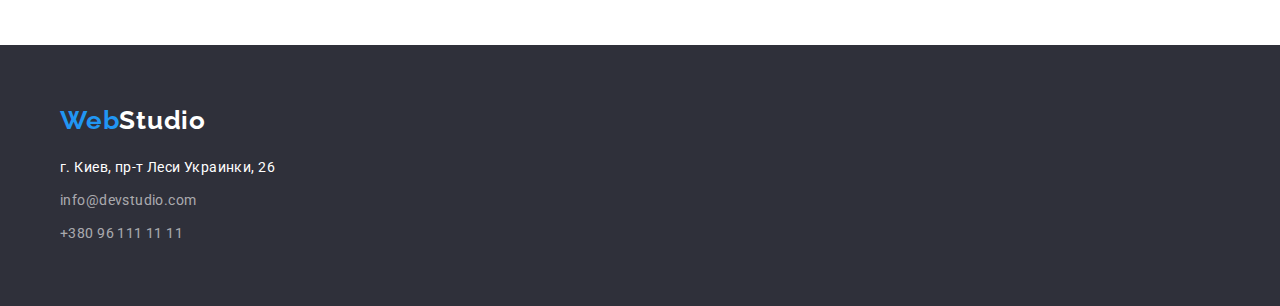
==== commit 9c18342d: "строчность" ====
--- a/portfolio.html
+++ b/portfolio.html
@@ -27,10 +27,12 @@
           </nav>
           <!--Contacts container-->
           <div class="header-address"> 
-          <ul class="header-address-list list">
+            <a class="header-address-link contacts-color" href="mailto:info@devstudio.com">info@devstudio.com</a>
+            <a class="header-address-link contacts-color" href="tel:+380961111111">+380 96 111 11 11</a>
+            <!-- <ul class="header-address-list list">
             <li class="header-address-list-item"><a class="header-address-link contacts-color" href="mailto:info@devstudio.com">info@devstudio.com</a></li> 
             <li class="header-address-list-item"><a class="header-address-link contacts-color" href="tel:+380961111111">+380 96 111 11 11</a></li>  
-           </ul>
+           </ul> -->
           </div>
           </div>
     </header>
@@ -117,9 +119,7 @@
            </main> 
            <footer class="footer">
             <div class="container">
-            <a class="logo" href="./index.html">
-                <span class="logo1-footer">Web</span><span class="logo2-footer">Studio</span>
-            </a> 
+              <a class="logo" href="./index.html">Web<span class="logo2-footer">Studio</span></a>
            <address class="address">
               <p class="footer-address-street">г. Киев, пр-т Леси Украинки, 26</p> 
                 <ul class="footer-address-list list">
--- a/css/styles.css
+++ b/css/styles.css
@@ -147,7 +147,6 @@
 .hero .container { 
   text-align: center;
   align-items: center;
-
 }
 
 .hero-title {
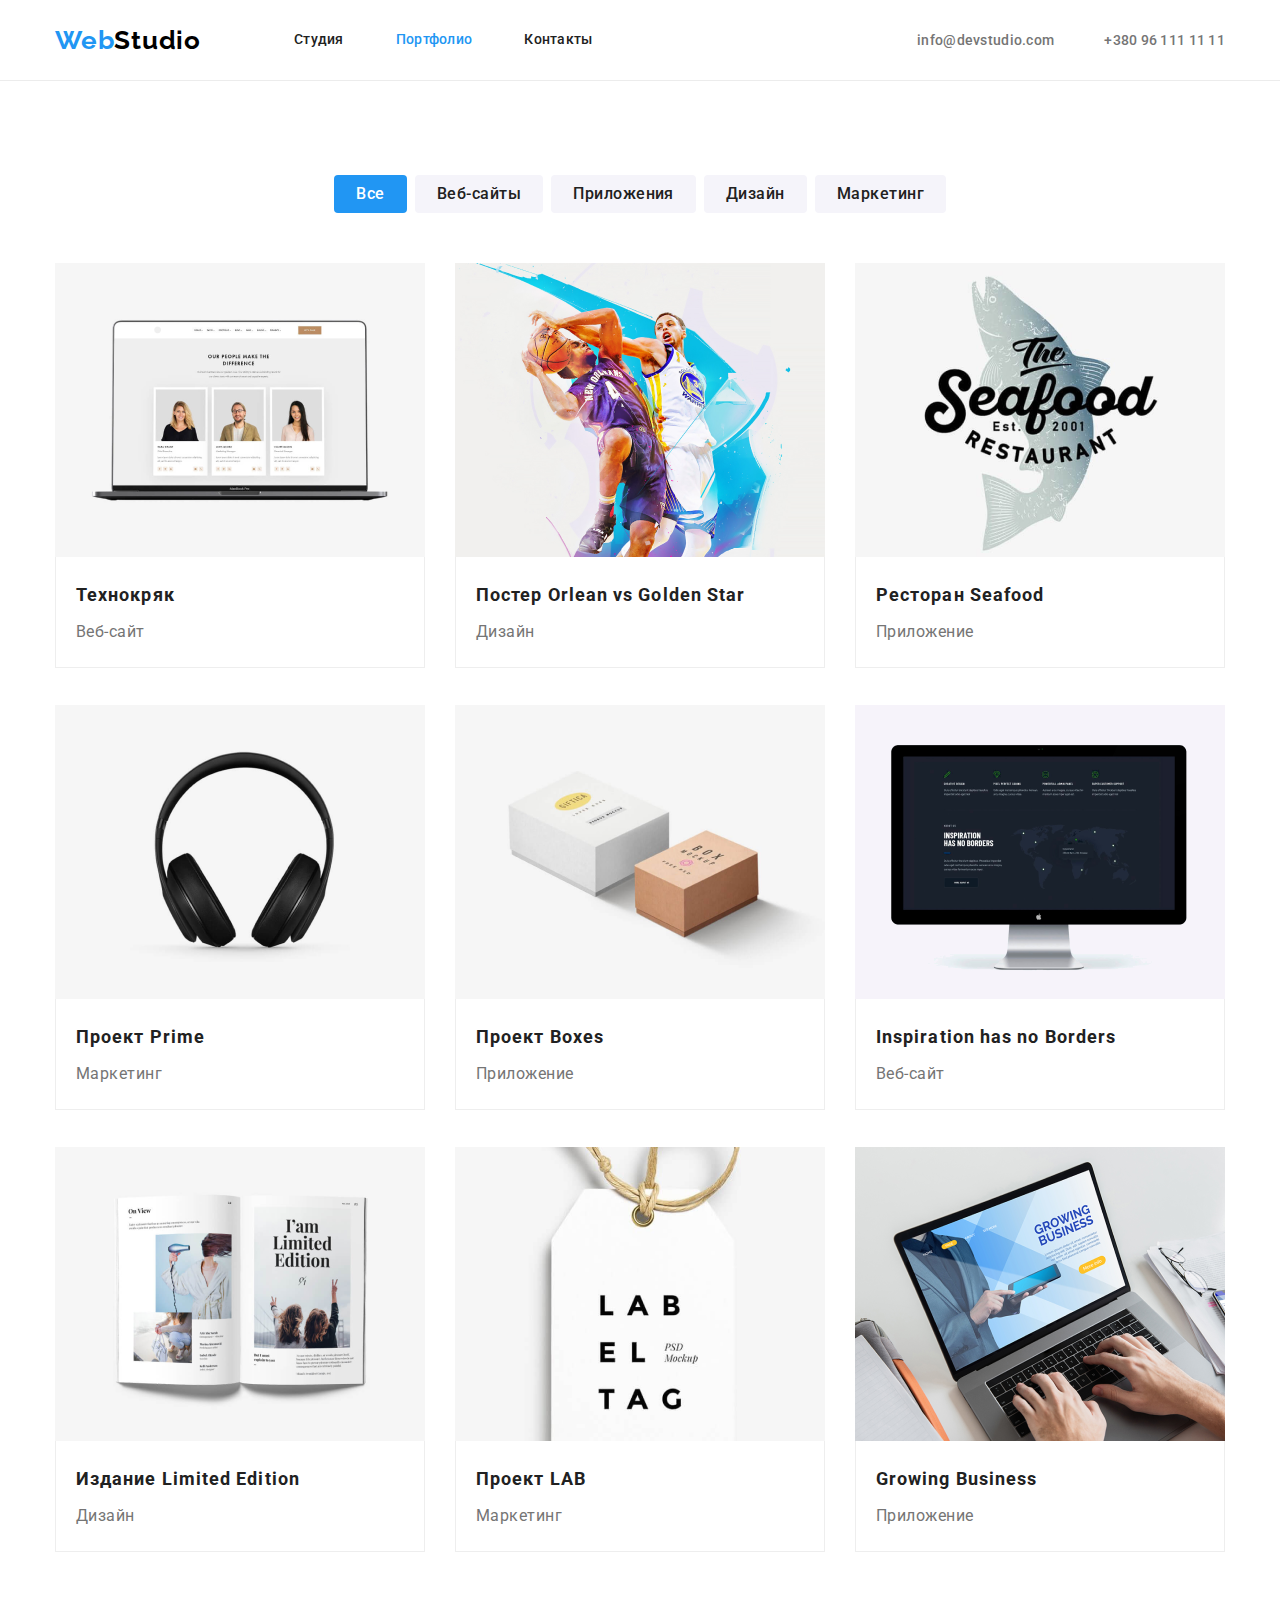
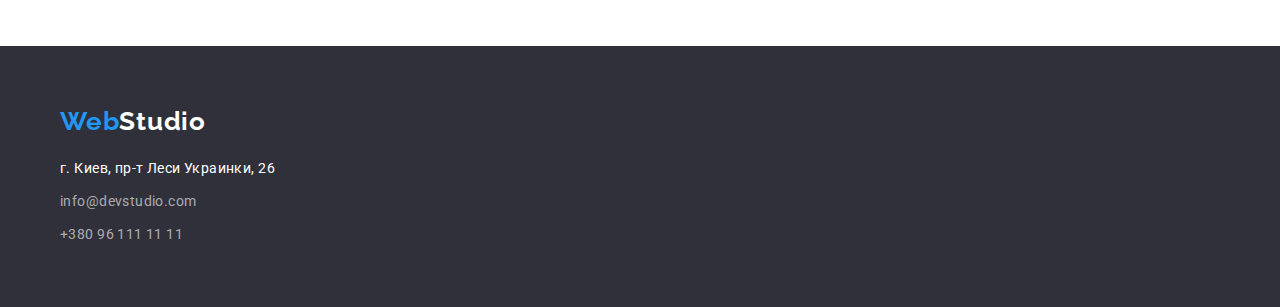
==== commit a6091a19: "final correction" ====
--- a/portfolio.html
+++ b/portfolio.html
@@ -27,12 +27,13 @@
           </nav>
           <!--Contacts container-->
           <div class="header-address"> 
-            <a class="header-address-link contacts-color" href="mailto:info@devstudio.com">info@devstudio.com</a>
-            <a class="header-address-link contacts-color" href="tel:+380961111111">+380 96 111 11 11</a>
-            <!-- <ul class="header-address-list list">
+            
+            <!-- <a class="header-address-link contacts-color" href="mailto:info@devstudio.com">info@devstudio.com</a>
+            <a class="header-address-link contacts-color" href="tel:+380961111111">+380 96 111 11 11</a> -->
+            <ul class="header-address-list list">
             <li class="header-address-list-item"><a class="header-address-link contacts-color" href="mailto:info@devstudio.com">info@devstudio.com</a></li> 
             <li class="header-address-list-item"><a class="header-address-link contacts-color" href="tel:+380961111111">+380 96 111 11 11</a></li>  
-           </ul> -->
+           </ul>
           </div>
           </div>
     </header>
--- a/css/styles.css
+++ b/css/styles.css
@@ -81,7 +81,7 @@
 
 .nav-list-link {
   color: var(--title-primary-color);
-
+  display: block;
 }
 
 .contacts-color {
@@ -106,20 +106,23 @@
   margin-right: 93px;
   padding: 24px 0px;
 }
+
 .site-nav {
   display: flex;
   align-items: center;
 }
+
 .nav-list {
   display: flex;
+  /* align-items: center; */
 }
 
 .header-address-list {
   display: flex;
-  margin-right: 0px;
-}
-
-.header-address-link:not(:last-child) {
+  /* margin-right: 0px; */
+}
+
+.header-address-list-item:not(:last-child) {
   margin-right: 50px;
 }
 
@@ -127,8 +130,8 @@
   margin-left: auto;
 }
 
-.nav-list-item:not(:last-child) {
-  margin-right: 52px;
+.nav-list-item:not(:first-child) {
+  margin-left: 52px;
 }
 /*===========END HEADER=========*/
 
@@ -311,7 +314,7 @@
 }
 
 .card-description {
-  padding: 30px 30px;
+  padding: 32px;
 }
 /*===========END SECTION OUR TEAM=========*/
 
